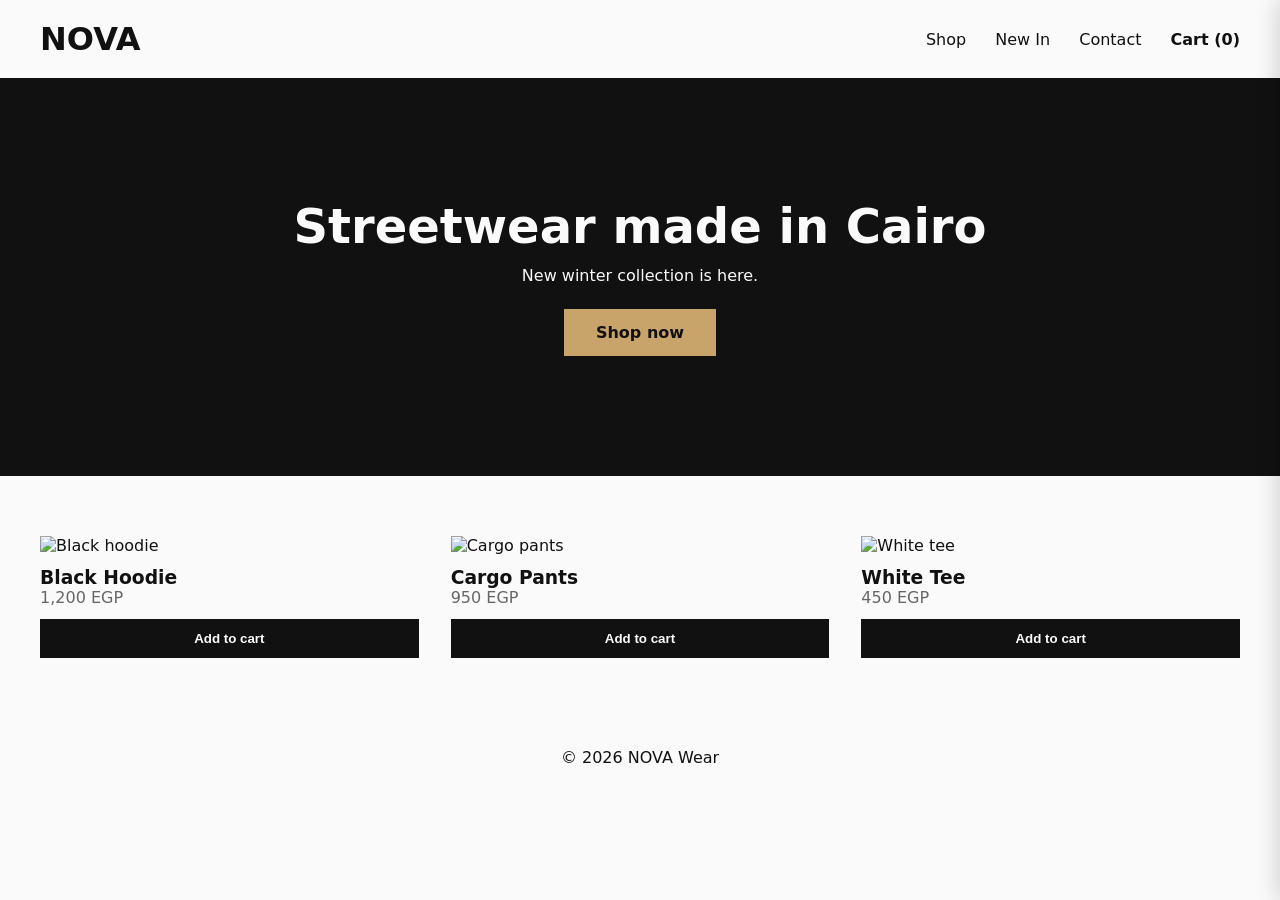
==== index.html @ bb45cf26 "checkout on WhatsApp + saved cart" ====
<!doctype html>
<html lang="en">
  <head>
    <meta charset="UTF-8" />
    <meta name="viewport" content="width=device-width, initial-scale=1.0" />
    <title>NOVA Wear</title>
    <link rel="stylesheet" href="style.css" />
  </head>
  <body>
    <header class="navbar">
      <h1 class="logo">NOVA</h1>
      <nav>
        <a href="#">Shop</a>
        <a href="#">New In</a>
        <a href="#">Contact</a>
        <a href="#" class="cart" id="cart-open"
          >Cart (<span id="cart-count">0</span>)</a
        >
      </nav>
    </header>

    <section class="hero">
      <h2>Streetwear made in Cairo</h2>
      <p>New winter collection is here.</p>
      <a href="#products" class="btn">Shop now</a>
    </section>

    <section id="products" class="products">
      <div class="card">
        <img src="https://placehold.co/400x500" alt="Black hoodie" />
        <h3>Black Hoodie</h3>
        <p class="price">1,200 EGP</p>
        <button class="add-btn" data-name="Black Hoodie" data-price="1200">
          Add to cart
        </button>
      </div>
      <div class="card">
        <img src="https://placehold.co/400x500" alt="Cargo pants" />
        <h3>Cargo Pants</h3>
        <p class="price">950 EGP</p>
        <button class="add-btn" data-name="Cargo Pants" data-price="950">
          Add to cart
        </button>
      </div>
      <div class="card">
        <img src="https://placehold.co/400x500" alt="White tee" />
        <h3>White Tee</h3>
        <p class="price">450 EGP</p>
        <button class="add-btn" data-name="White Tee" data-price="450">
          Add to cart
        </button>
      </div>
    </section>

    <footer>© 2026 NOVA Wear</footer>

    <aside class="cart-panel" id="cart-panel">
      <div class="cart-header">
        <h3>Your cart</h3>
        <button id="cart-close">✕</button>
      </div>
      <ul id="cart-items"></ul>
      <p class="cart-total">Total: <span id="cart-total">0</span> EGP</p>

      <!-- NEW: checkout form -->
      <form id="checkout-form" class="checkout">
        <h4>Checkout</h4>
        <input
          type="text"
          id="customer-name"
          placeholder="Your name"
          required
        />
        <input
          type="tel"
          id="customer-phone"
          placeholder="Phone number"
          required
        />
        <textarea
          id="customer-address"
          placeholder="Delivery address"
          required
        ></textarea>
        <button type="submit" class="btn checkout-btn">
          Order on WhatsApp
        </button>
      </form>
    </aside>

    <script src="script.js"></script>
  </body>
</html>
---- style.css ----
:root {
  --black: #111;
  --white: #fafafa;
  --accent: #c8a46b;
}

* {
  margin: 0;
  padding: 0;
  box-sizing: border-box;
}

body {
  font-family: system-ui, sans-serif;
  background: var(--white);
  color: var(--black);
}
.navbar {
  display: flex;
  justify-content: space-between;
  align-items: center;
  padding: 20px 40px;
}
.navbar a {
  margin-left: 24px;
  color: var(--black);
  text-decoration: none;
}
.hero {
  text-align: center;
  padding: 120px 20px;
  background: var(--black);
  color: var(--white);
}
.hero h2 {
  font-size: 48px;
  margin-bottom: 12px;
}

.btn {
  display: inline-block;
  margin-top: 24px;
  padding: 14px 32px;
  background: var(--accent);
  color: var(--black);
  text-decoration: none;
  font-weight: bold;
}
.products {
  display: grid;
  grid-template-columns: repeat(3, 1fr);
  gap: 32px;
  padding: 60px 40px;
}
.card img {
  width: 100%;
}
.card h3 {
  margin-top: 12px;
}
.price {
  color: #666;
}

footer {
  text-align: center;
  padding: 30px;
}

.add-btn {
  margin-top: 12px;
  width: 100%;
  padding: 12px;
  background: var(--black);
  color: var(--white);
  border: none;
  font-weight: bold;
  cursor: pointer;
}
.add-btn:hover {
  background: var(--accent);
  color: var(--black);
}

.cart {
  font-weight: bold;
}
.cart-panel {
  position: fixed;
  top: 0;
  right: 0;
  width: 340px;
  max-width: 100%;
  height: 100vh;
  background: var(--white);
  box-shadow: -4px 0 20px rgba(0, 0, 0, 0.15);
  padding: 24px;
  display: flex;
  flex-direction: column;
  transform: translateX(100%);
  transition: transform 0.3s;
  z-index: 100;
}
.cart-panel.open {
  transform: translateX(0);
}

.cart-header {
  display: flex;
  justify-content: space-between;
  align-items: center;
  margin-bottom: 20px;
}
#cart-close,
.remove-btn {
  background: none;
  border: none;
  font-size: 18px;
  cursor: pointer;
}

#cart-items {
  list-style: none;
  flex: 1;
  overflow-y: auto;
}
#cart-items li {
  display: flex;
  justify-content: space-between;
  align-items: center;
  gap: 12px;
  padding: 12px 0;
  border-bottom: 1px solid #ddd;
}
.cart-total {
  font-weight: bold;
  font-size: 18px;
  padding-top: 16px;
}
/* Tablets and small laptops */
@media (max-width: 768px) {
  .products {
    grid-template-columns: repeat(2, 1fr);
    padding: 40px 20px;
    gap: 20px;
  }
  .hero h2 {
    font-size: 32px;
  }
  .navbar {
    padding: 16px 20px;
  }
}

/* Phones */
@media (max-width: 480px) {
  .products {
    grid-template-columns: 1fr;
  }
  .navbar {
    flex-direction: column;
    gap: 12px;
  }
  .navbar a {
    margin: 0 12px;
  }
  .hero {
    padding: 80px 20px;
  }
}
.btn {
  transition: 0.3s;
}
.btn:hover {
  background: var(--white);
}

.card {
  transition: 0.3s;
}
.card:hover {
  transform: translateY(-8px);
}
/* ===== Checkout form ===== */
#cart-items .empty {
  color: #888;
  border-bottom: none;
}

.checkout {
  display: flex;
  flex-direction: column;
  gap: 10px;
  margin-top: 16px;
  padding-top: 16px;
  border-top: 2px solid var(--black);
}

.checkout input,
.checkout textarea {
  padding: 12px;
  border: 1px solid #ccc;
  font: inherit;
}

.checkout textarea {
  min-height: 70px;
  resize: vertical;
}

.checkout-btn {
  margin-top: 4px;
  width: 100%;
  border: none;
  cursor: pointer;
}
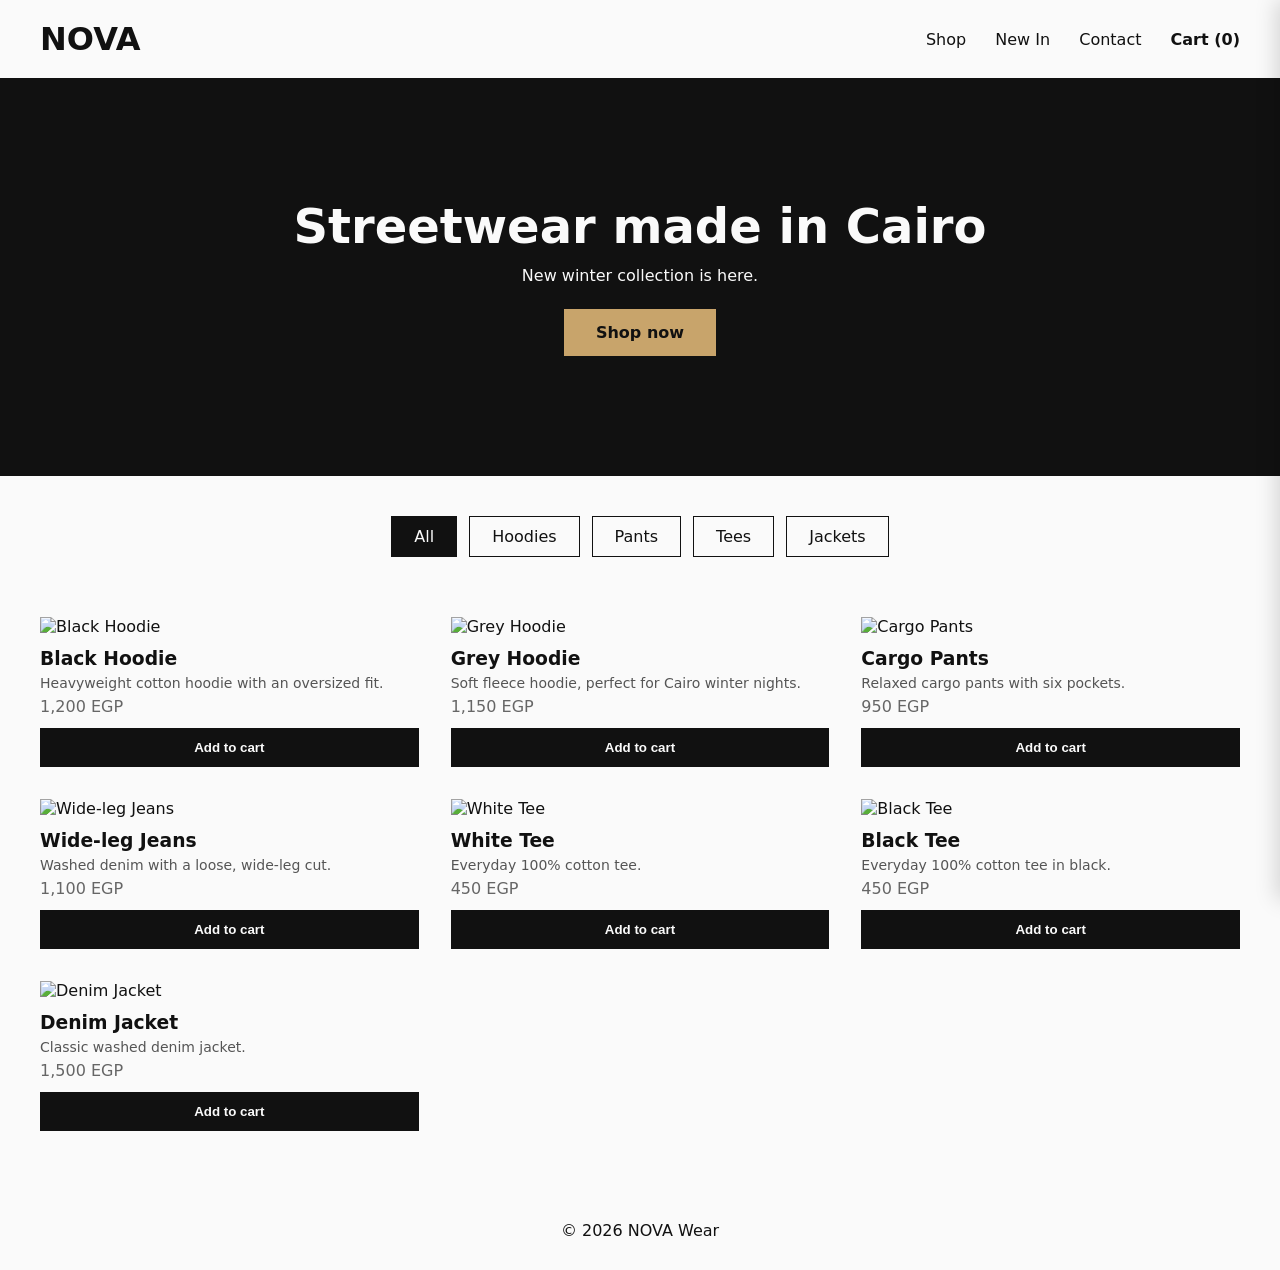
==== commit fe0ca9a7: "products from data + filters + jackets" ====
--- a/index.html
+++ b/index.html
@@ -25,32 +25,17 @@
       <a href="#products" class="btn">Shop now</a>
     </section>
 
-    <section id="products" class="products">
-      <div class="card">
-        <img src="https://placehold.co/400x500" alt="Black hoodie" />
-        <h3>Black Hoodie</h3>
-        <p class="price">1,200 EGP</p>
-        <button class="add-btn" data-name="Black Hoodie" data-price="1200">
-          Add to cart
-        </button>
-      </div>
-      <div class="card">
-        <img src="https://placehold.co/400x500" alt="Cargo pants" />
-        <h3>Cargo Pants</h3>
-        <p class="price">950 EGP</p>
-        <button class="add-btn" data-name="Cargo Pants" data-price="950">
-          Add to cart
-        </button>
-      </div>
-      <div class="card">
-        <img src="https://placehold.co/400x500" alt="White tee" />
-        <h3>White Tee</h3>
-        <p class="price">450 EGP</p>
-        <button class="add-btn" data-name="White Tee" data-price="450">
-          Add to cart
-        </button>
-      </div>
-    </section>
+    <!-- Category filters -->
+    <div class="filters">
+      <button class="filter-btn active" data-category="all">All</button>
+      <button class="filter-btn" data-category="hoodies">Hoodies</button>
+      <button class="filter-btn" data-category="pants">Pants</button>
+      <button class="filter-btn" data-category="tees">Tees</button>
+      <button class="filter-btn" data-category="jackets">Jackets</button>
+    </div>
+
+    <!-- Empty on purpose: JavaScript builds the product cards here -->
+    <section id="products" class="products"></section>
 
     <footer>© 2026 NOVA Wear</footer>
 
@@ -88,6 +73,7 @@
       </form>
     </aside>
 
+    <script src="products.js"></script>
     <script src="script.js"></script>
   </body>
 </html>
--- a/style.css
+++ b/style.css
@@ -214,3 +214,35 @@
   border: none;
   cursor: pointer;
 }
+
+/* ===== Category filters ===== */
+.filters {
+  display: flex;
+  justify-content: center;
+  flex-wrap: wrap;
+  gap: 12px;
+  padding: 40px 20px 0;
+}
+
+.filter-btn {
+  padding: 10px 22px;
+  border: 1px solid var(--black);
+  background: transparent;
+  color: var(--black);
+  font: inherit;
+  cursor: pointer;
+  transition: 0.2s;
+}
+
+.filter-btn:hover,
+.filter-btn.active {
+  background: var(--black);
+  color: var(--white);
+}
+
+/* ===== Product description ===== */
+.desc {
+  color: #555;
+  font-size: 14px;
+  margin: 6px 0;
+}
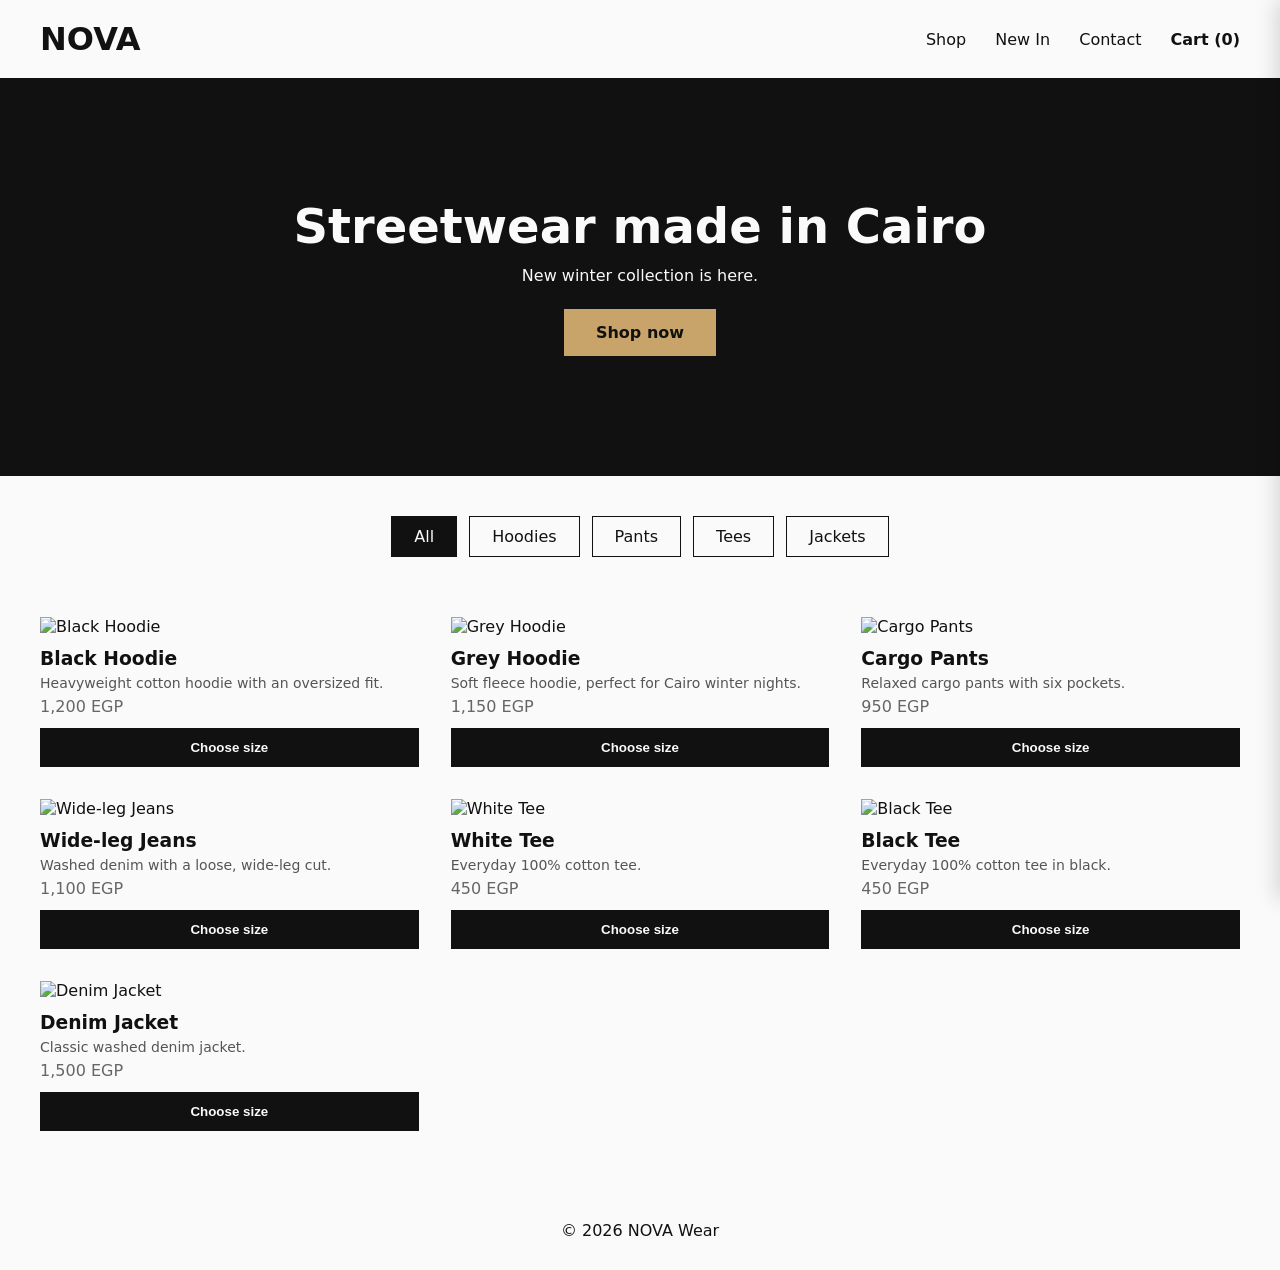
==== commit d938cf17: "product details + sizes" ====
--- a/index.html
+++ b/index.html
@@ -39,6 +39,23 @@
 
     <footer>© 2026 NOVA Wear</footer>
 
+    <!-- NEW: product details window (hidden until a card is clicked) -->
+    <div class="modal" id="product-modal">
+      <div class="modal-box">
+        <button class="modal-close" id="modal-close">✕</button>
+        <img id="modal-image" src="" alt="" />
+        <div class="modal-info">
+          <h2 id="modal-name"></h2>
+          <p class="price" id="modal-price"></p>
+          <p class="desc" id="modal-desc"></p>
+          <h4>Choose your size</h4>
+          <div class="sizes" id="modal-sizes"></div>
+          <p class="size-error" id="size-error">Please choose a size first</p>
+          <button class="add-btn" id="modal-add">Add to cart</button>
+        </div>
+      </div>
+    </div>
+
     <aside class="cart-panel" id="cart-panel">
       <div class="cart-header">
         <h3>Your cart</h3>
--- a/style.css
+++ b/style.css
@@ -246,3 +246,105 @@
   font-size: 14px;
   margin: 6px 0;
 }
+
+/* ===== Product details window (modal) ===== */
+.card {
+  cursor: pointer;
+}
+
+.modal {
+  position: fixed;
+  inset: 0;
+  background: rgba(0, 0, 0, 0.6);
+  display: none;
+  align-items: center;
+  justify-content: center;
+  padding: 20px;
+  z-index: 200;
+}
+.modal.open {
+  display: flex;
+}
+
+.modal-box {
+  position: relative;
+  background: var(--white);
+  width: 100%;
+  max-width: 820px;
+  max-height: 90vh;
+  overflow-y: auto;
+  display: grid;
+  grid-template-columns: 1fr 1fr;
+}
+.modal-box img {
+  width: 100%;
+  height: 100%;
+  object-fit: cover;
+}
+
+.modal-info {
+  padding: 32px;
+  display: flex;
+  flex-direction: column;
+  gap: 10px;
+}
+.modal-info h2 {
+  font-size: 28px;
+}
+.modal-info h4 {
+  margin-top: 12px;
+}
+
+.modal-close {
+  position: absolute;
+  top: 12px;
+  right: 12px;
+  background: var(--white);
+  border: none;
+  width: 36px;
+  height: 36px;
+  font-size: 18px;
+  cursor: pointer;
+  z-index: 1;
+}
+
+.sizes {
+  display: flex;
+  flex-wrap: wrap;
+  gap: 8px;
+}
+.size-btn {
+  min-width: 48px;
+  padding: 10px 14px;
+  border: 1px solid var(--black);
+  background: transparent;
+  font: inherit;
+  cursor: pointer;
+}
+.size-btn:hover,
+.size-btn.active {
+  background: var(--black);
+  color: var(--white);
+}
+
+.size-error {
+  color: #c62828;
+  font-size: 14px;
+  display: none;
+}
+.size-error.show {
+  display: block;
+}
+
+/* On phones: image on top, details below */
+@media (max-width: 768px) {
+  .modal-box {
+    grid-template-columns: 1fr;
+  }
+  .modal-box img {
+    max-height: 320px;
+  }
+  .modal-info {
+    padding: 20px;
+  }
+}
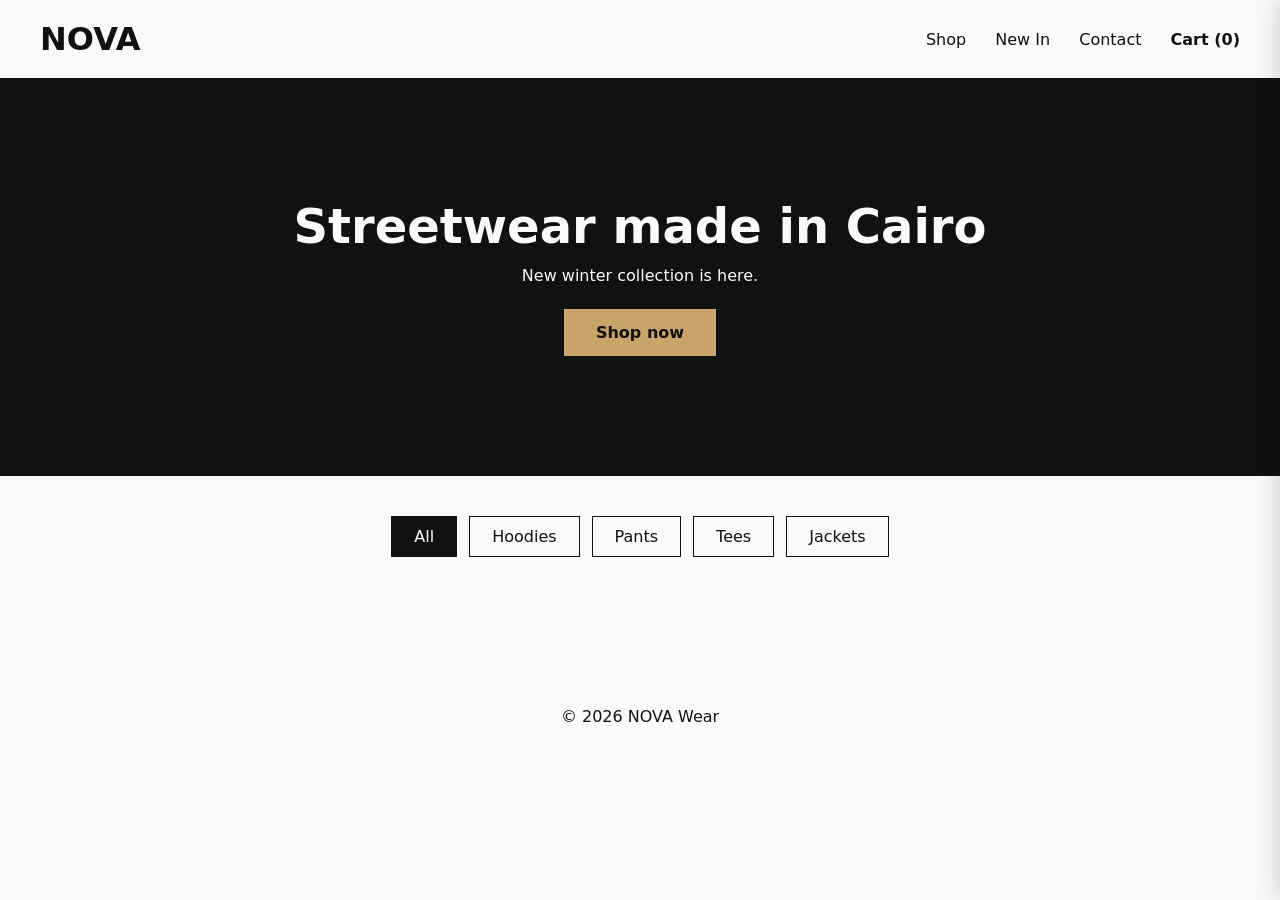
==== commit c0b56497: "connect to Supabase database" ====
--- a/index.html
+++ b/index.html
@@ -90,7 +90,10 @@
       </form>
     </aside>
 
-    <script src="products.js"></script>
+    <!-- Supabase library (lets JavaScript talk to the database) -->
+    <script src="https://cdn.jsdelivr.net/npm/@supabase/supabase-js@2"></script>
+    <!-- Our connection details, then our code -->
+    <script src="config.js"></script>
     <script src="script.js"></script>
   </body>
 </html>
--- a/style.css
+++ b/style.css
@@ -348,3 +348,11 @@
     padding: 20px;
   }
 }
+
+/* ===== Loading message ===== */
+.loading {
+  grid-column: 1 / -1;
+  text-align: center;
+  color: #888;
+  padding: 40px 0;
+}
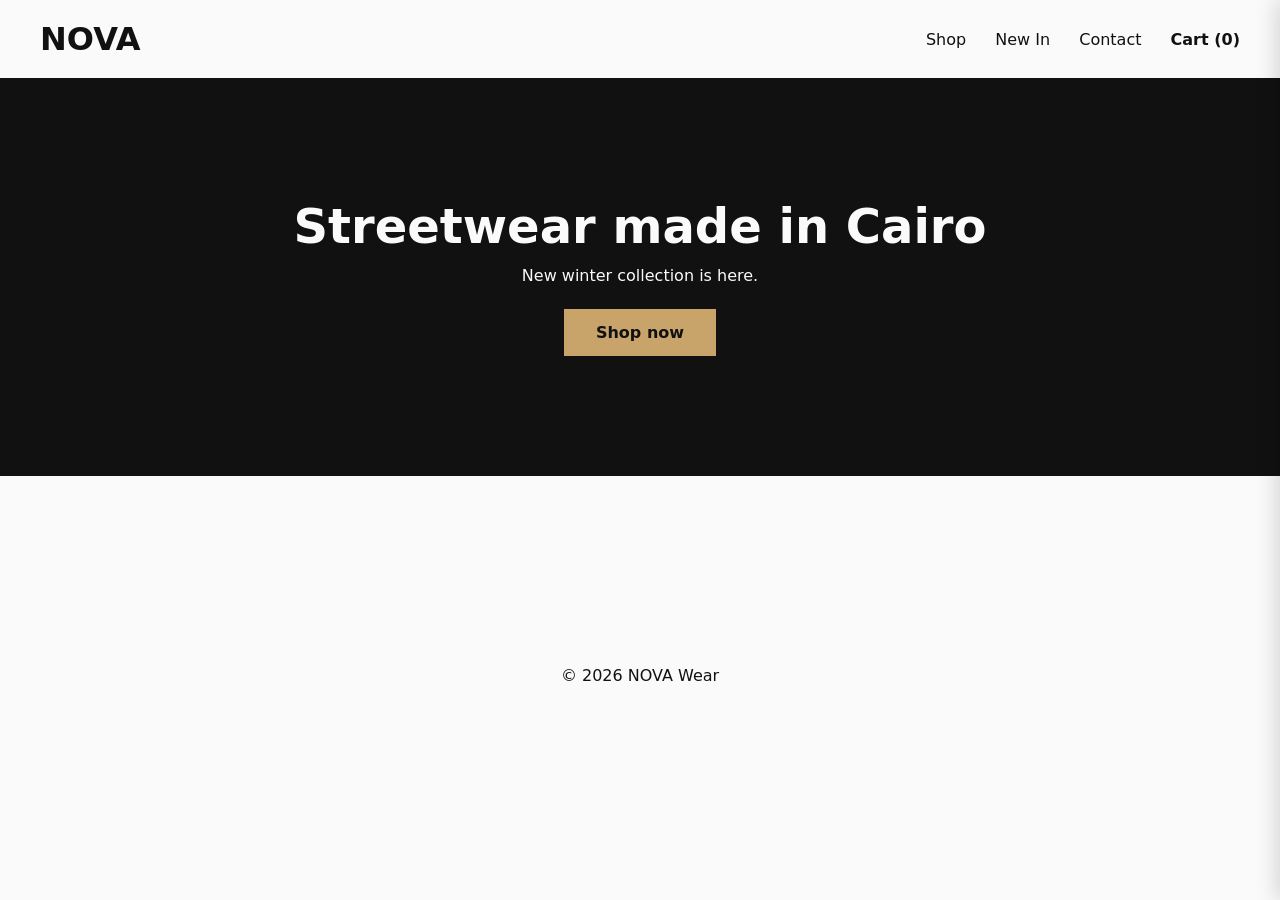
==== commit 4c488ae2: "admin products + photo uploads" ====
--- a/index.html
+++ b/index.html
@@ -26,12 +26,8 @@
     </section>
 
     <!-- Category filters -->
-    <div class="filters">
-      <button class="filter-btn active" data-category="all">All</button>
-      <button class="filter-btn" data-category="hoodies">Hoodies</button>
-      <button class="filter-btn" data-category="pants">Pants</button>
-      <button class="filter-btn" data-category="tees">Tees</button>
-      <button class="filter-btn" data-category="jackets">Jackets</button>
+    <div class="filters" id="filters">
+      <!-- Built by JavaScript from the categories in the database -->
     </div>
 
     <!-- Empty on purpose: JavaScript builds the product cards here -->
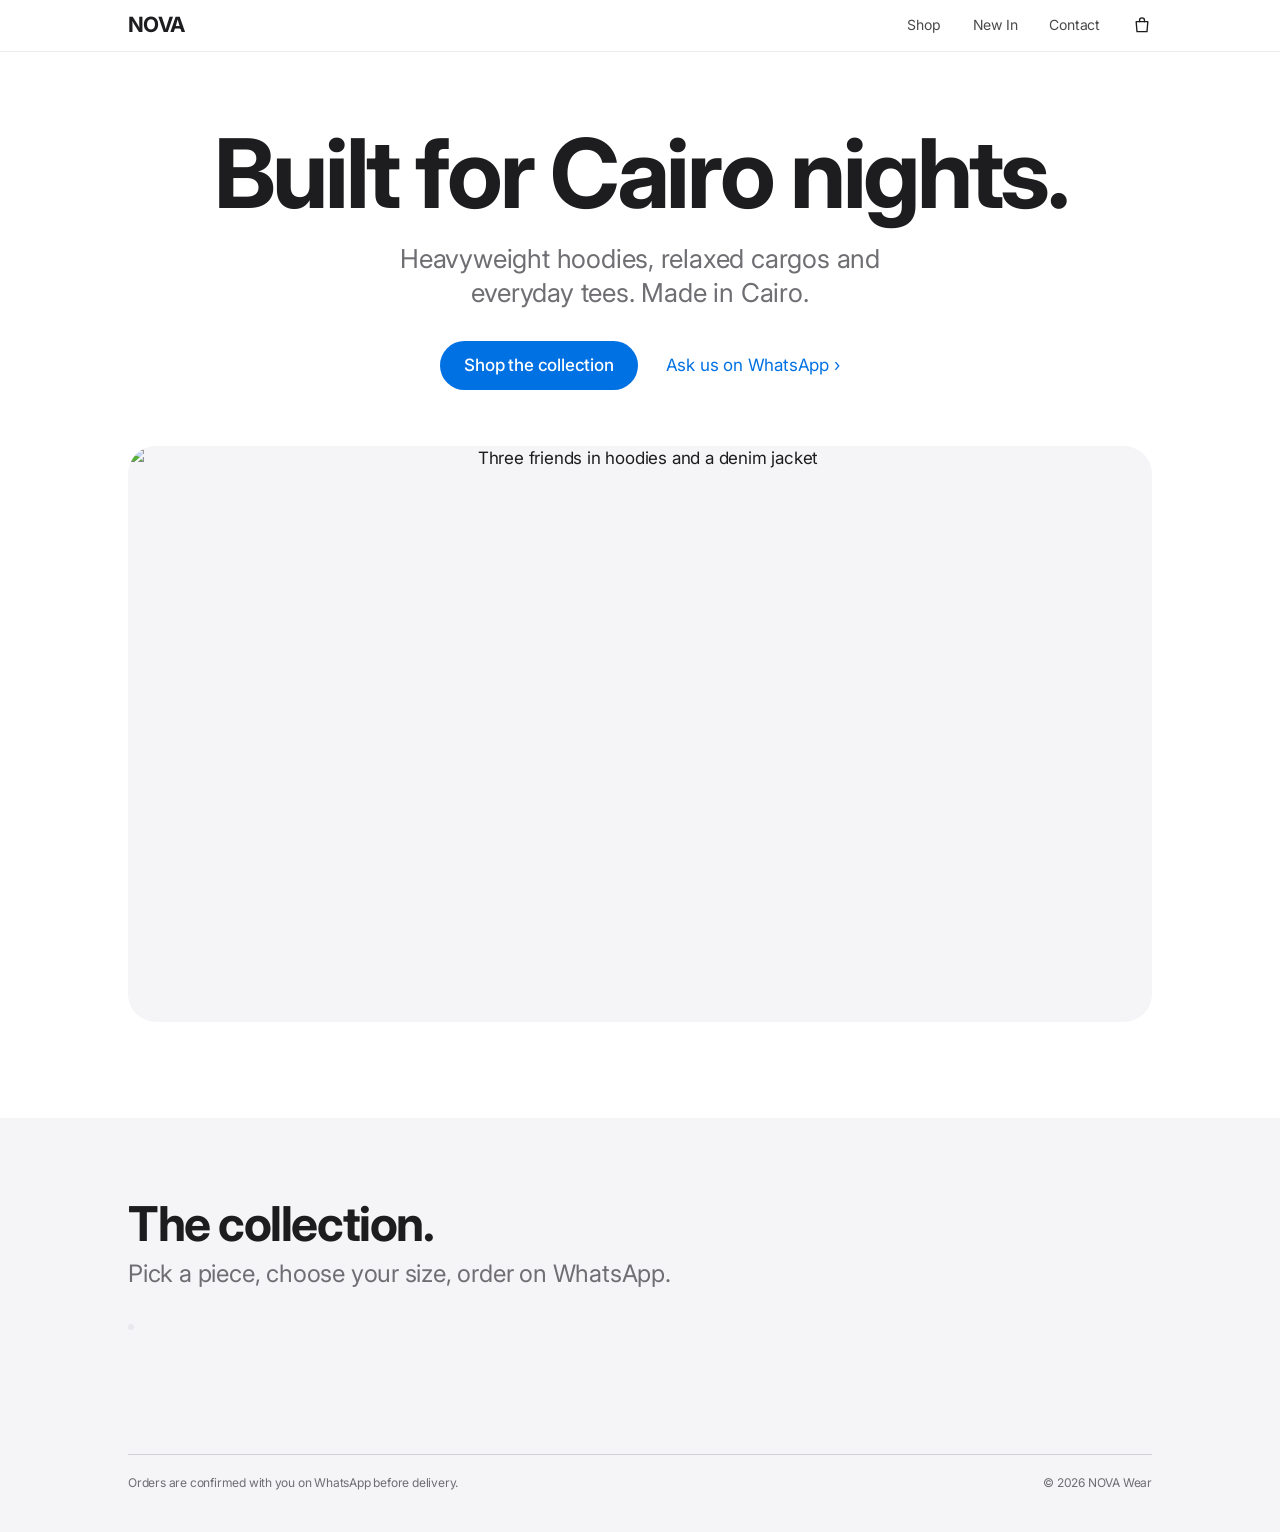
==== commit 92eb7316: "edit the store from the website" ====
--- a/index.html
+++ b/index.html
@@ -3,93 +3,159 @@
   <head>
     <meta charset="UTF-8" />
     <meta name="viewport" content="width=device-width, initial-scale=1.0" />
-    <title>NOVA Wear</title>
+
+    <!-- ===== Google & browser tab ===== -->
+    <title>NOVA Wear — Streetwear made in Cairo</title>
+    <meta
+      name="description"
+      content="NOVA Wear: streetwear made in Cairo. Hoodies, cargo pants, tees and jackets — order online and confirm on WhatsApp."
+    />
+    <link rel="canonical" href="https://samirtarek82005-tech.github.io/nova-store/" />
+    <meta name="theme-color" content="#ffffff" />
+    <link rel="icon" href="favicon.svg" type="image/svg+xml" />
+
+    <!-- ===== Link preview on WhatsApp, Instagram, Facebook (Open Graph) ===== -->
+    <meta property="og:type" content="website" />
+    <meta property="og:site_name" content="NOVA Wear" />
+    <meta property="og:title" content="NOVA Wear — Streetwear made in Cairo" />
+    <meta
+      property="og:description"
+      content="Hoodies, cargo pants, tees and jackets. Order online in a minute."
+    />
+    <meta
+      property="og:image"
+      content="https://images.unsplash.com/photo-1673092147872-5ddb03194341?w=1200&h=630&fit=crop&auto=format&q=80"
+    />
+    <meta property="og:url" content="https://samirtarek82005-tech.github.io/nova-store/" />
+    <meta name="twitter:card" content="summary_large_image" />
+
+    <!-- ===== Speed: start connecting to these servers early ===== -->
+    <link rel="preconnect" href="https://vbrfsyaacwrnlphxnhmh.supabase.co" />
+    <link rel="preconnect" href="https://images.unsplash.com" />
+    <link rel="preconnect" href="https://cdn.jsdelivr.net" />
+    <link rel="preconnect" href="https://fonts.googleapis.com" />
+    <link rel="preconnect" href="https://fonts.gstatic.com" crossorigin />
+    <link
+      rel="stylesheet"
+      href="https://fonts.googleapis.com/css2?family=Inter:wght@400;500;600;700&display=swap"
+    />
+
     <link rel="stylesheet" href="style.css" />
+    <link rel="stylesheet" href="editor.css" />
+
+    <!-- ===== Tells Google what kind of business this is ===== -->
+    <script type="application/ld+json">
+      {
+        "@context": "https://schema.org",
+        "@type": "ClothingStore",
+        "name": "NOVA Wear",
+        "description": "Streetwear made in Cairo.",
+        "url": "https://samirtarek82005-tech.github.io/nova-store/",
+        "address": { "@type": "PostalAddress", "addressLocality": "Cairo", "addressCountry": "EG" },
+        "currenciesAccepted": "EGP"
+      }
+    </script>
   </head>
   <body>
     <header class="navbar">
-      <h1 class="logo">NOVA</h1>
-      <nav>
-        <a href="#">Shop</a>
-        <a href="#">New In</a>
-        <a href="#">Contact</a>
-        <a href="#" class="cart" id="cart-open"
-          >Cart (<span id="cart-count">0</span>)</a
-        >
+      <a href="#" class="logo" id="store-logo">NOVA</a>
+      <nav aria-label="Main">
+        <a href="#shop">Shop</a>
+        <a href="#shop">New In</a>
+        <a href="#" id="contact-link" target="_blank" rel="noopener">Contact</a>
+        <a href="#" class="cart" id="cart-open" aria-label="Open bag">
+          <svg viewBox="0 0 24 24" fill="none" stroke="currentColor" stroke-width="1.6" aria-hidden="true">
+            <path d="M5 8h14l-1 12H6L5 8Z" stroke-linejoin="round" />
+            <path d="M9 8V6.5a3 3 0 0 1 6 0V8" stroke-linecap="round" />
+          </svg>
+          <span id="cart-count" class="bag-count is-empty">0</span>
+        </a>
       </nav>
     </header>
 
-    <section class="hero">
-      <h2>Streetwear made in Cairo</h2>
-      <p>New winter collection is here.</p>
-      <a href="#products" class="btn">Shop now</a>
-    </section>
+    <main>
+      <section class="hero">
+        <h1 id="hero-title" data-edit-key="hero_title">Built for Cairo nights.</h1>
+        <p id="hero-text" class="hero-sub" data-edit-key="hero_text">Heavyweight hoodies, relaxed cargos and everyday tees. Made in Cairo.</p>
+        <div class="hero-ctas">
+          <a href="#shop" class="btn" data-edit-key="hero_button">Shop the collection</a>
+          <a href="#" class="text-link" id="hero-contact" target="_blank" rel="noopener">Ask us on WhatsApp ›</a>
+        </div>
+        <img
+          id="hero-image"
+          class="hero-image"
+          src="https://images.unsplash.com/photo-1773236237682-5b5d5d771f06?w=2000&h=1125&fit=crop&auto=format&q=80"
+          alt="Three friends in hoodies and a denim jacket"
+          width="1024"
+          height="576"
+          fetchpriority="high"
+        />
+      </section>
 
-    <!-- Category filters -->
-    <div class="filters" id="filters">
-      <!-- Built by JavaScript from the categories in the database -->
-    </div>
+      <section class="shop" id="shop">
+        <div class="shop-head">
+          <h2 class="section-title" data-edit-key="section_title">The collection.</h2>
+          <p class="section-sub" data-edit-key="section_sub">Pick a piece, choose your size, order on WhatsApp.</p>
+          <!-- Category switch (built by JavaScript from the categories in the database) -->
+          <div class="filters" id="filters" role="group" aria-label="Categories"></div>
+        </div>
 
-    <!-- Empty on purpose: JavaScript builds the product cards here -->
-    <section id="products" class="products"></section>
+        <!-- Empty on purpose: JavaScript builds the product tiles here -->
+        <div id="products" class="products" aria-live="polite"></div>
+      </section>
+    </main>
 
-    <footer>© 2026 NOVA Wear</footer>
+    <footer>
+      <div class="footer-inner">
+        <span data-edit-key="footer_note">Orders are confirmed with you on WhatsApp before delivery.</span>
+        <span id="store-footer">© 2026 NOVA Wear</span>
+      </div>
+    </footer>
 
-    <!-- NEW: product details window (hidden until a card is clicked) -->
-    <div class="modal" id="product-modal">
+    <!-- Product sheet (hidden until a tile is clicked) -->
+    <div class="modal" id="product-modal" role="dialog" aria-modal="true" aria-labelledby="modal-name">
       <div class="modal-box">
-        <button class="modal-close" id="modal-close">✕</button>
+        <button class="modal-close" id="modal-close" aria-label="Close">✕</button>
         <img id="modal-image" src="" alt="" />
         <div class="modal-info">
           <h2 id="modal-name"></h2>
           <p class="price" id="modal-price"></p>
           <p class="desc" id="modal-desc"></p>
-          <h4>Choose your size</h4>
+          <h4>Size. <span>Which one fits you?</span></h4>
           <div class="sizes" id="modal-sizes"></div>
-          <p class="size-error" id="size-error">Please choose a size first</p>
-          <button class="add-btn" id="modal-add">Add to cart</button>
+          <p class="size-error" id="size-error">Choose a size to add this to your bag.</p>
+          <button class="add-btn" id="modal-add">Add to Bag</button>
         </div>
       </div>
     </div>
 
-    <aside class="cart-panel" id="cart-panel">
+    <!-- Bag -->
+    <aside class="cart-panel" id="cart-panel" aria-label="Your bag">
       <div class="cart-header">
-        <h3>Your cart</h3>
-        <button id="cart-close">✕</button>
+        <h3>Review your bag.</h3>
+        <button id="cart-close" aria-label="Close bag">✕</button>
       </div>
       <ul id="cart-items"></ul>
-      <p class="cart-total">Total: <span id="cart-total">0</span> EGP</p>
+      <p class="cart-total">
+        <span>Total</span>
+        <strong><span id="cart-total">0</span> <span id="cart-currency">EGP</span></strong>
+      </p>
 
-      <!-- NEW: checkout form -->
       <form id="checkout-form" class="checkout">
-        <h4>Checkout</h4>
-        <input
-          type="text"
-          id="customer-name"
-          placeholder="Your name"
-          required
-        />
-        <input
-          type="tel"
-          id="customer-phone"
-          placeholder="Phone number"
-          required
-        />
-        <textarea
-          id="customer-address"
-          placeholder="Delivery address"
-          required
-        ></textarea>
-        <button type="submit" class="btn checkout-btn">
-          Order on WhatsApp
-        </button>
+        <h4>Delivery details</h4>
+        <input type="text" id="customer-name" placeholder="Full name" autocomplete="name" required />
+        <input type="tel" id="customer-phone" placeholder="Phone number" autocomplete="tel" required />
+        <textarea id="customer-address" placeholder="Delivery address" autocomplete="street-address" required></textarea>
+        <button type="submit" class="btn checkout-btn">Order on WhatsApp</button>
+        <p class="checkout-note">WhatsApp opens with your order ready to send.</p>
       </form>
     </aside>
 
-    <!-- Supabase library (lets JavaScript talk to the database) -->
-    <script src="https://cdn.jsdelivr.net/npm/@supabase/supabase-js@2"></script>
-    <!-- Our connection details, then our code -->
-    <script src="config.js"></script>
-    <script src="script.js"></script>
+    <!-- "defer" = download now, run after the page is ready (faster first view) -->
+    <script defer src="https://cdn.jsdelivr.net/npm/@supabase/supabase-js@2"></script>
+    <script defer src="config.js"></script>
+    <script defer src="script.js"></script>
+    <!-- Edit mode: does nothing unless the shop owner is logged in -->
+    <script defer src="editor.js"></script>
   </body>
 </html>
--- a/style.css
+++ b/style.css
@@ -1,7 +1,30 @@
+/* =====================================================
+   NOVA — Apple-style design system
+   ===================================================== */
 :root {
-  --black: #111;
-  --white: #fafafa;
-  --accent: #c8a46b;
+  /* Surfaces & text */
+  --bg: #ffffff;
+  --bg-alt: #f5f5f7;
+  --text: #1d1d1f;
+  --text-2: #6e6e73;
+  --line: #d2d2d7;
+  --control: #e8e8ed;
+
+  /* One action color (changed per client in config.js → accentColor) */
+  --accent: #0071e3;
+
+  /* Shape */
+  --radius-sm: 12px;
+  --radius: 18px;
+  --radius-lg: 28px;
+  --pill: 980px;
+
+  /* Kept so older styles (admin) keep working */
+  --black: var(--text);
+  --white: #ffffff;
+
+  --font: "Inter", -apple-system, BlinkMacSystemFont, "SF Pro Text", "Segoe UI", Roboto,
+    "Helvetica Neue", Arial, sans-serif;
 }
 
 * {
@@ -10,349 +33,703 @@
   box-sizing: border-box;
 }
 
+html {
+  scroll-behavior: smooth;
+  scroll-padding-top: 64px;
+}
+
 body {
-  font-family: system-ui, sans-serif;
-  background: var(--white);
-  color: var(--black);
-}
+  font-family: var(--font);
+  font-size: 17px;
+  line-height: 1.47;
+  letter-spacing: -0.012em;
+  color: var(--text);
+  background: var(--bg);
+  -webkit-font-smoothing: antialiased;
+}
+
+img {
+  display: block;
+  max-width: 100%;
+}
+
+a {
+  color: inherit;
+}
+
+/* ===== Frosted top bar ===== */
 .navbar {
-  display: flex;
+  position: sticky;
+  top: 0;
+  z-index: 50;
+  height: 52px;
+  display: flex;
+  align-items: center;
   justify-content: space-between;
+  padding: 0 max(22px, calc((100% - 1024px) / 2));
+  background: rgba(255, 255, 255, 0.72);
+  backdrop-filter: saturate(180%) blur(20px);
+  -webkit-backdrop-filter: saturate(180%) blur(20px);
+  border-bottom: 1px solid rgba(0, 0, 0, 0.08);
+}
+
+.logo {
+  font-size: 21px;
+  font-weight: 700;
+  letter-spacing: -0.03em;
+  text-decoration: none;
+}
+
+.navbar nav {
+  display: flex;
   align-items: center;
-  padding: 20px 40px;
-}
-.navbar a {
-  margin-left: 24px;
-  color: var(--black);
+  gap: 32px;
+}
+
+.navbar nav a {
+  font-size: 14px;
+  color: var(--text);
+  opacity: 0.8;
   text-decoration: none;
-}
+  transition: opacity 0.2s;
+}
+.navbar nav a:hover {
+  opacity: 1;
+}
+
+/* Bag icon with its small count bubble */
+.cart {
+  position: relative;
+  display: inline-flex;
+  align-items: center;
+  opacity: 1 !important;
+}
+.cart svg {
+  width: 20px;
+  height: 20px;
+}
+.bag-count {
+  position: absolute;
+  top: -6px;
+  right: -10px;
+  min-width: 18px;
+  height: 18px;
+  padding: 0 5px;
+  border-radius: var(--pill);
+  background: var(--accent);
+  color: #fff;
+  font-size: 11px;
+  font-weight: 600;
+  line-height: 18px;
+  text-align: center;
+}
+.bag-count.is-empty {
+  display: none;
+}
+
+/* ===== Buttons & links ===== */
+.btn {
+  display: inline-block;
+  padding: 12px 24px;
+  border: none;
+  border-radius: var(--pill);
+  background: var(--accent);
+  color: #fff;
+  font: inherit;
+  font-size: 17px;
+  font-weight: 500;
+  text-decoration: none;
+  cursor: pointer;
+  transition: filter 0.2s;
+}
+.btn:hover {
+  filter: brightness(1.08);
+}
+
+.text-link {
+  color: var(--accent);
+  font-size: 17px;
+  text-decoration: none;
+}
+.text-link:hover {
+  text-decoration: underline;
+}
+
+/* ===== Hero ===== */
 .hero {
   text-align: center;
-  padding: 120px 20px;
-  background: var(--black);
-  color: var(--white);
-}
-.hero h2 {
-  font-size: 48px;
-  margin-bottom: 12px;
-}
-
-.btn {
-  display: inline-block;
-  margin-top: 24px;
-  padding: 14px 32px;
-  background: var(--accent);
-  color: var(--black);
-  text-decoration: none;
-  font-weight: bold;
-}
+  padding: 72px 22px 0;
+}
+
+.hero h1 {
+  font-size: clamp(48px, 8vw, 96px);
+  font-weight: 700;
+  line-height: 1.04;
+  letter-spacing: -0.035em;
+  max-width: 14ch;
+  margin: 0 auto;
+}
+
+.hero-sub {
+  max-width: 34ch;
+  margin: 18px auto 0;
+  font-size: clamp(19px, 2.3vw, 26px);
+  line-height: 1.3;
+  color: var(--text-2);
+}
+
+.hero-ctas {
+  display: flex;
+  justify-content: center;
+  align-items: center;
+  flex-wrap: wrap;
+  gap: 28px;
+  margin-top: 32px;
+}
+
+.hero-image {
+  width: min(1024px, 100%);
+  aspect-ratio: 16 / 9;
+  object-fit: cover;
+  margin: 56px auto 0;
+  border-radius: var(--radius-lg);
+  background: var(--bg-alt);
+}
+
+/* The one orchestrated moment: the hero settles in on page load */
+@media (prefers-reduced-motion: no-preference) {
+  .hero h1,
+  .hero-sub,
+  .hero-ctas,
+  .hero-image {
+    animation: rise 0.9s cubic-bezier(0.2, 0.7, 0.2, 1) both;
+  }
+  .hero-sub {
+    animation-delay: 0.08s;
+  }
+  .hero-ctas {
+    animation-delay: 0.16s;
+  }
+  .hero-image {
+    animation-delay: 0.24s;
+  }
+}
+@keyframes rise {
+  from {
+    opacity: 0;
+    transform: translateY(16px);
+  }
+}
+
+/* ===== Shop section ===== */
+.shop {
+  margin-top: 96px;
+  padding: 80px 22px 96px;
+  background: var(--bg-alt);
+}
+
+.shop-head {
+  max-width: 1024px;
+  margin: 0 auto;
+}
+
+.section-title {
+  font-size: clamp(32px, 4.5vw, 48px);
+  font-weight: 700;
+  letter-spacing: -0.03em;
+  line-height: 1.08;
+}
+.section-sub {
+  margin-top: 6px;
+  font-size: clamp(19px, 2vw, 24px);
+  color: var(--text-2);
+}
+
+/* Category switch (segmented control) */
+.filters {
+  display: flex;
+  width: fit-content;
+  max-width: 100%;
+  overflow-x: auto;
+  gap: 2px;
+  margin: 32px 0 0;
+  padding: 3px;
+  border-radius: var(--pill);
+  background: var(--control);
+  scrollbar-width: none;
+}
+.filter-btn {
+  flex: none;
+  padding: 7px 18px;
+  border: none;
+  border-radius: var(--pill);
+  background: transparent;
+  color: var(--text);
+  font: inherit;
+  font-size: 14px;
+  font-weight: 500;
+  cursor: pointer;
+  transition: background 0.2s, box-shadow 0.2s;
+}
+.filter-btn.active {
+  background: #fff;
+  box-shadow: 0 1px 3px rgba(0, 0, 0, 0.12);
+}
+
+/* Product tiles */
 .products {
+  max-width: 1024px;
+  margin: 28px auto 0;
   display: grid;
-  grid-template-columns: repeat(3, 1fr);
-  gap: 32px;
-  padding: 60px 40px;
+  grid-template-columns: repeat(auto-fill, minmax(280px, 1fr));
+  gap: 24px;
+}
+
+.card {
+  display: flex;
+  flex-direction: column;
+  background: #fff;
+  border-radius: var(--radius);
+  overflow: hidden;
+  cursor: pointer;
+  transition: box-shadow 0.3s, transform 0.3s;
+}
+.card:hover {
+  box-shadow: 0 4px 24px rgba(0, 0, 0, 0.08);
+  transform: translateY(-2px);
 }
 .card img {
   width: 100%;
+  aspect-ratio: 4 / 5;
+  height: auto;
+  object-fit: cover;
+  background: var(--control);
 }
 .card h3 {
-  margin-top: 12px;
-}
-.price {
-  color: #666;
-}
-
+  margin: 20px 24px 0;
+  font-size: 21px;
+  font-weight: 600;
+  letter-spacing: -0.02em;
+}
+.desc {
+  margin: 4px 24px 0;
+  color: var(--text-2);
+  font-size: 15px;
+  line-height: 1.4;
+}
+.card .price {
+  margin: 14px 24px 0;
+  font-size: 15px;
+}
+.card .add-btn {
+  align-self: flex-start;
+  margin: 14px 24px 24px;
+  padding: 7px 16px;
+  font-size: 14px;
+}
+
+/* Shared pill for "Buy" / "Add to Bag" */
+.add-btn {
+  border: none;
+  border-radius: var(--pill);
+  background: var(--accent);
+  color: #fff;
+  font: inherit;
+  font-weight: 500;
+  cursor: pointer;
+  transition: filter 0.2s;
+}
+.add-btn:hover {
+  filter: brightness(1.08);
+}
+
+.loading {
+  grid-column: 1 / -1;
+  text-align: center;
+  color: var(--text-2);
+  padding: 48px 0;
+}
+
+/* ===== Footer ===== */
 footer {
-  text-align: center;
-  padding: 30px;
-}
-
-.add-btn {
-  margin-top: 12px;
+  background: var(--bg-alt);
+  color: var(--text-2);
+  font-size: 12px;
+  line-height: 1.6;
+  padding: 0 22px 40px;
+}
+.footer-inner {
+  max-width: 1024px;
+  margin: 0 auto;
+  padding-top: 18px;
+  border-top: 1px solid var(--line);
+  display: flex;
+  justify-content: space-between;
+  flex-wrap: wrap;
+  gap: 8px;
+}
+footer a {
+  color: var(--text);
+}
+
+/* ===== Product sheet (modal) ===== */
+.modal {
+  position: fixed;
+  inset: 0;
+  z-index: 200;
+  display: none;
+  align-items: center;
+  justify-content: center;
+  padding: 24px;
+  background: rgba(0, 0, 0, 0.36);
+  backdrop-filter: blur(8px);
+  -webkit-backdrop-filter: blur(8px);
+}
+.modal.open {
+  display: flex;
+}
+@media (prefers-reduced-motion: no-preference) {
+  .modal.open .modal-box {
+    animation: sheet 0.35s cubic-bezier(0.2, 0.7, 0.2, 1);
+  }
+}
+@keyframes sheet {
+  from {
+    opacity: 0;
+    transform: translateY(24px) scale(0.98);
+  }
+}
+
+.modal-box {
+  position: relative;
   width: 100%;
-  padding: 12px;
-  background: var(--black);
-  color: var(--white);
+  max-width: 980px;
+  max-height: 92vh;
+  overflow-y: auto;
+  display: grid;
+  grid-template-columns: 1.05fr 1fr;
+  background: #fff;
+  border-radius: var(--radius-lg);
+  box-shadow: 0 24px 80px rgba(0, 0, 0, 0.2);
+}
+.modal-box img {
+  width: 100%;
+  height: 100%;
+  min-height: 420px;
+  object-fit: cover;
+  background: var(--bg-alt);
+}
+
+.modal-info {
+  padding: 56px 48px 48px;
+  display: flex;
+  flex-direction: column;
+}
+.modal-info h2 {
+  font-size: 40px;
+  font-weight: 700;
+  line-height: 1.1;
+  letter-spacing: -0.03em;
+}
+.modal-info .price {
+  margin-top: 8px;
+  font-size: 17px;
+}
+.modal-info .desc {
+  margin: 16px 0 0;
+  font-size: 17px;
+}
+.modal-info h4 {
+  margin-top: 36px;
+  font-size: 21px;
+  font-weight: 600;
+  letter-spacing: -0.02em;
+}
+.modal-info h4 span {
+  color: var(--text-2);
+  font-weight: 600;
+}
+
+.modal-close {
+  position: absolute;
+  top: 16px;
+  right: 16px;
+  z-index: 1;
+  width: 36px;
+  height: 36px;
   border: none;
-  font-weight: bold;
+  border-radius: 50%;
+  background: var(--control);
+  color: var(--text-2);
+  font-size: 16px;
   cursor: pointer;
 }
-.add-btn:hover {
-  background: var(--accent);
-  color: var(--black);
-}
-
-.cart {
-  font-weight: bold;
-}
+.modal-close:hover {
+  color: var(--text);
+}
+
+/* Size tiles */
+.sizes {
+  display: grid;
+  grid-template-columns: repeat(auto-fill, minmax(72px, 1fr));
+  gap: 10px;
+  margin-top: 14px;
+}
+.size-btn {
+  padding: 14px 8px;
+  border: 1px solid #86868b;
+  border-radius: var(--radius-sm);
+  background: #fff;
+  color: var(--text);
+  font: inherit;
+  font-size: 17px;
+  font-weight: 600;
+  cursor: pointer;
+}
+.size-btn:hover {
+  border-color: var(--text);
+}
+.size-btn.active {
+  border-color: var(--accent);
+  box-shadow: inset 0 0 0 1px var(--accent);
+}
+
+.size-error {
+  display: none;
+  margin-top: 10px;
+  color: #e30000;
+  font-size: 14px;
+}
+.size-error.show {
+  display: block;
+}
+
+#modal-add {
+  margin-top: 32px;
+  padding: 15px;
+  width: 100%;
+  font-size: 17px;
+}
+
+/* ===== Bag (slide-in panel) ===== */
 .cart-panel {
   position: fixed;
   top: 0;
   right: 0;
-  width: 340px;
+  z-index: 100;
+  width: 440px;
   max-width: 100%;
   height: 100vh;
-  background: var(--white);
-  box-shadow: -4px 0 20px rgba(0, 0, 0, 0.15);
-  padding: 24px;
+  height: 100dvh;
   display: flex;
   flex-direction: column;
+  padding: 28px 32px 32px;
+  background: #fff;
+  overflow-y: auto;
   transform: translateX(100%);
-  transition: transform 0.3s;
-  z-index: 100;
+  visibility: hidden; /* fully hidden (and not reachable by Tab) when closed */
+  transition: transform 0.4s cubic-bezier(0.2, 0.7, 0.2, 1), visibility 0s linear 0.4s;
 }
 .cart-panel.open {
   transform: translateX(0);
+  visibility: visible;
+  box-shadow: -12px 0 48px rgba(0, 0, 0, 0.12);
+  transition: transform 0.4s cubic-bezier(0.2, 0.7, 0.2, 1);
 }
 
 .cart-header {
   display: flex;
   justify-content: space-between;
   align-items: center;
-  margin-bottom: 20px;
-}
-#cart-close,
-.remove-btn {
-  background: none;
+}
+.cart-header h3 {
+  font-size: 28px;
+  font-weight: 700;
+  letter-spacing: -0.03em;
+}
+#cart-close {
+  width: 32px;
+  height: 32px;
   border: none;
-  font-size: 18px;
+  border-radius: 50%;
+  background: var(--control);
+  color: var(--text-2);
+  font-size: 14px;
   cursor: pointer;
 }
 
 #cart-items {
   list-style: none;
-  flex: 1;
-  overflow-y: auto;
+  margin-top: 20px;
 }
 #cart-items li {
+  display: grid;
+  grid-template-columns: 64px 1fr auto;
+  gap: 16px;
+  align-items: start;
+  padding: 18px 0;
+  border-bottom: 1px solid var(--line);
+}
+#cart-items img {
+  width: 64px;
+  height: 80px;
+  object-fit: cover;
+  border-radius: var(--radius-sm);
+  background: var(--bg-alt);
+}
+.bag-info {
+  display: flex;
+  flex-direction: column;
+  gap: 2px;
+}
+.bag-info strong {
+  font-weight: 600;
+}
+.bag-info span {
+  color: var(--text-2);
+  font-size: 14px;
+}
+.bag-price {
+  font-weight: 500;
+}
+.remove-btn {
+  align-self: flex-start;
+  margin-top: 6px;
+  padding: 0;
+  border: none;
+  background: none;
+  color: var(--accent);
+  font: inherit;
+  font-size: 14px;
+  cursor: pointer;
+}
+.remove-btn:hover {
+  text-decoration: underline;
+}
+#cart-items .empty {
+  display: block;
+  color: var(--text-2);
+  border-bottom: none;
+  padding: 24px 0;
+}
+
+.cart-total {
   display: flex;
   justify-content: space-between;
-  align-items: center;
+  align-items: baseline;
+  padding: 20px 0 4px;
+  font-size: 17px;
+  font-weight: 600;
+}
+.cart-total strong {
+  font-size: 24px;
+  letter-spacing: -0.02em;
+}
+
+/* Checkout form */
+.checkout {
+  display: flex;
+  flex-direction: column;
   gap: 12px;
-  padding: 12px 0;
-  border-bottom: 1px solid #ddd;
-}
-.cart-total {
-  font-weight: bold;
-  font-size: 18px;
-  padding-top: 16px;
-}
-/* Tablets and small laptops */
-@media (max-width: 768px) {
-  .products {
-    grid-template-columns: repeat(2, 1fr);
-    padding: 40px 20px;
-    gap: 20px;
-  }
-  .hero h2 {
+  margin-top: 24px;
+}
+.checkout h4 {
+  font-size: 21px;
+  font-weight: 600;
+  letter-spacing: -0.02em;
+  margin-bottom: 4px;
+}
+.checkout input,
+.checkout textarea {
+  width: 100%;
+  padding: 14px 16px;
+  border: 1px solid var(--line);
+  border-radius: var(--radius-sm);
+  background: #fff;
+  color: var(--text);
+  font: inherit;
+  font-size: 17px;
+  transition: border-color 0.2s, box-shadow 0.2s;
+}
+.checkout input:focus,
+.checkout textarea:focus {
+  outline: none;
+  border-color: var(--accent);
+  box-shadow: 0 0 0 4px rgba(0, 113, 227, 0.15);
+}
+.checkout textarea {
+  min-height: 84px;
+  resize: vertical;
+}
+.checkout-btn {
+  margin-top: 6px;
+  width: 100%;
+  padding: 15px;
+}
+.checkout-note {
+  color: var(--text-2);
+  font-size: 12px;
+  text-align: center;
+}
+
+/* ===== Keyboard focus ===== */
+a:focus-visible,
+button:focus-visible,
+select:focus-visible {
+  outline: 2px solid var(--accent);
+  outline-offset: 3px;
+}
+
+/* ===== Tablets ===== */
+@media (max-width: 834px) {
+  .navbar nav {
+    gap: 22px;
+  }
+  .modal-box {
+    grid-template-columns: 1fr;
+  }
+  .modal-box img {
+    min-height: 0;
+    max-height: 380px;
+    aspect-ratio: 4 / 3;
+  }
+  .modal-info {
+    padding: 32px 28px 32px;
+  }
+  .modal-info h2 {
     font-size: 32px;
   }
-  .navbar {
-    padding: 16px 20px;
-  }
-}
-
-/* Phones */
-@media (max-width: 480px) {
+}
+
+/* ===== Phones ===== */
+@media (max-width: 600px) {
+  .navbar nav a:not(.cart) {
+    display: none;
+  }
+  .hero {
+    padding-top: 48px;
+  }
+  .hero-image {
+    aspect-ratio: 4 / 5;
+    border-radius: var(--radius);
+    margin-top: 40px;
+  }
+  .shop {
+    margin-top: 64px;
+    padding: 56px 16px 72px;
+  }
   .products {
     grid-template-columns: 1fr;
   }
-  .navbar {
-    flex-direction: column;
-    gap: 12px;
-  }
-  .navbar a {
-    margin: 0 12px;
-  }
-  .hero {
-    padding: 80px 20px;
-  }
-}
-.btn {
-  transition: 0.3s;
-}
-.btn:hover {
-  background: var(--white);
-}
-
-.card {
-  transition: 0.3s;
-}
-.card:hover {
-  transform: translateY(-8px);
-}
-/* ===== Checkout form ===== */
-#cart-items .empty {
-  color: #888;
-  border-bottom: none;
-}
-
-.checkout {
-  display: flex;
-  flex-direction: column;
-  gap: 10px;
-  margin-top: 16px;
-  padding-top: 16px;
-  border-top: 2px solid var(--black);
-}
-
-.checkout input,
-.checkout textarea {
-  padding: 12px;
-  border: 1px solid #ccc;
-  font: inherit;
-}
-
-.checkout textarea {
-  min-height: 70px;
-  resize: vertical;
-}
-
-.checkout-btn {
-  margin-top: 4px;
-  width: 100%;
-  border: none;
-  cursor: pointer;
-}
-
-/* ===== Category filters ===== */
-.filters {
-  display: flex;
-  justify-content: center;
-  flex-wrap: wrap;
-  gap: 12px;
-  padding: 40px 20px 0;
-}
-
-.filter-btn {
-  padding: 10px 22px;
-  border: 1px solid var(--black);
-  background: transparent;
-  color: var(--black);
-  font: inherit;
-  cursor: pointer;
-  transition: 0.2s;
-}
-
-.filter-btn:hover,
-.filter-btn.active {
-  background: var(--black);
-  color: var(--white);
-}
-
-/* ===== Product description ===== */
-.desc {
-  color: #555;
-  font-size: 14px;
-  margin: 6px 0;
-}
-
-/* ===== Product details window (modal) ===== */
-.card {
-  cursor: pointer;
-}
-
-.modal {
-  position: fixed;
-  inset: 0;
-  background: rgba(0, 0, 0, 0.6);
-  display: none;
-  align-items: center;
-  justify-content: center;
-  padding: 20px;
-  z-index: 200;
-}
-.modal.open {
-  display: flex;
-}
-
-.modal-box {
-  position: relative;
-  background: var(--white);
-  width: 100%;
-  max-width: 820px;
-  max-height: 90vh;
-  overflow-y: auto;
-  display: grid;
-  grid-template-columns: 1fr 1fr;
-}
-.modal-box img {
-  width: 100%;
-  height: 100%;
-  object-fit: cover;
-}
-
-.modal-info {
-  padding: 32px;
-  display: flex;
-  flex-direction: column;
-  gap: 10px;
-}
-.modal-info h2 {
-  font-size: 28px;
-}
-.modal-info h4 {
-  margin-top: 12px;
-}
-
-.modal-close {
-  position: absolute;
-  top: 12px;
-  right: 12px;
-  background: var(--white);
-  border: none;
-  width: 36px;
-  height: 36px;
-  font-size: 18px;
-  cursor: pointer;
-  z-index: 1;
-}
-
-.sizes {
-  display: flex;
-  flex-wrap: wrap;
-  gap: 8px;
-}
-.size-btn {
-  min-width: 48px;
-  padding: 10px 14px;
-  border: 1px solid var(--black);
-  background: transparent;
-  font: inherit;
-  cursor: pointer;
-}
-.size-btn:hover,
-.size-btn.active {
-  background: var(--black);
-  color: var(--white);
-}
-
-.size-error {
-  color: #c62828;
-  font-size: 14px;
-  display: none;
-}
-.size-error.show {
-  display: block;
-}
-
-/* On phones: image on top, details below */
-@media (max-width: 768px) {
+  .modal {
+    padding: 0;
+    align-items: flex-end;
+  }
   .modal-box {
-    grid-template-columns: 1fr;
-  }
-  .modal-box img {
-    max-height: 320px;
-  }
-  .modal-info {
-    padding: 20px;
-  }
-}
-
-/* ===== Loading message ===== */
-.loading {
-  grid-column: 1 / -1;
-  text-align: center;
-  color: #888;
-  padding: 40px 0;
-}
+    max-height: 94vh;
+    border-radius: var(--radius-lg) var(--radius-lg) 0 0;
+  }
+  .cart-panel {
+    padding: 24px 20px 28px;
+  }
+}
--- a/editor.css
+++ b/editor.css
@@ -0,0 +1,301 @@
+/* =====================================================
+   NOVA — edit mode (only visible to the logged-in owner)
+   ===================================================== */
+
+/* Texts you can click and type into */
+.is-editing [data-edit-key] {
+  border-radius: 8px;
+  outline: 1px dashed transparent;
+  outline-offset: 6px;
+  cursor: text;
+  transition: outline-color 0.2s, background 0.2s;
+}
+.is-editing [data-edit-key]:hover {
+  outline-color: var(--accent);
+}
+.is-editing [data-edit-key]:focus {
+  outline: 2px solid var(--accent);
+  background: rgba(0, 113, 227, 0.06);
+}
+.is-editing #hero-image {
+  cursor: context-menu;
+}
+
+/* Floating bar */
+.edit-bar {
+  position: fixed;
+  left: 50%;
+  bottom: 20px;
+  z-index: 300;
+  transform: translateX(-50%);
+  display: flex;
+  align-items: center;
+  gap: 10px;
+  max-width: calc(100% - 24px);
+  padding: 8px 8px 8px 20px;
+  border-radius: var(--pill);
+  background: rgba(29, 29, 31, 0.86);
+  backdrop-filter: saturate(180%) blur(20px);
+  -webkit-backdrop-filter: saturate(180%) blur(20px);
+  color: #fff;
+  font-size: 14px;
+  box-shadow: 0 8px 32px rgba(0, 0, 0, 0.24);
+}
+.edit-bar-text {
+  display: flex;
+  min-width: 0;
+  gap: 6px;
+  white-space: nowrap;
+  overflow: hidden;
+  text-overflow: ellipsis;
+}
+.edit-bar-hint {
+  color: rgba(255, 255, 255, 0.64);
+}
+.edit-bar-btn {
+  flex: none;
+  padding: 8px 16px;
+  border: none;
+  border-radius: var(--pill);
+  background: rgba(255, 255, 255, 0.14);
+  color: #fff;
+  font: inherit;
+  font-weight: 500;
+  cursor: pointer;
+}
+.edit-bar-btn:hover {
+  background: rgba(255, 255, 255, 0.22);
+}
+.edit-bar-main {
+  background: var(--accent);
+}
+.edit-bar-main:hover {
+  background: var(--accent);
+  filter: brightness(1.1);
+}
+.edit-bar-link {
+  flex: none;
+  padding: 8px 12px 8px 4px;
+  color: rgba(255, 255, 255, 0.8);
+  text-decoration: none;
+}
+.edit-bar-link:hover {
+  color: #fff;
+}
+/* When editing is switched off: only the "Edit store" button stays */
+.edit-bar.is-collapsed {
+  padding-left: 8px;
+}
+.edit-bar.is-collapsed .edit-bar-text,
+.edit-bar.is-collapsed #edit-add {
+  display: none;
+}
+
+/* Right-click menu */
+.edit-menu {
+  position: fixed;
+  z-index: 400;
+  min-width: 220px;
+  padding: 6px;
+  border-radius: 14px;
+  background: rgba(255, 255, 255, 0.9);
+  backdrop-filter: saturate(180%) blur(20px);
+  -webkit-backdrop-filter: saturate(180%) blur(20px);
+  box-shadow: 0 0 0 1px rgba(0, 0, 0, 0.06), 0 12px 40px rgba(0, 0, 0, 0.18);
+}
+.edit-menu-title {
+  padding: 6px 12px 4px;
+  color: var(--text-2);
+  font-size: 12px;
+  font-weight: 600;
+}
+.edit-menu button {
+  display: block;
+  width: 100%;
+  padding: 8px 12px;
+  border: none;
+  border-radius: 8px;
+  background: none;
+  color: var(--text);
+  font: inherit;
+  font-size: 14px;
+  text-align: left;
+  cursor: pointer;
+}
+.edit-menu button:hover,
+.edit-menu button:focus-visible {
+  background: var(--accent);
+  color: #fff;
+  outline: none;
+}
+.edit-menu .is-danger {
+  color: #e30000;
+}
+
+/* Pencil on each tile + "Add product" tile */
+.card {
+  position: relative;
+}
+.edit-pencil {
+  position: absolute;
+  top: 12px;
+  right: 12px;
+  width: 36px;
+  height: 36px;
+  border: none;
+  border-radius: 50%;
+  background: rgba(255, 255, 255, 0.9);
+  backdrop-filter: blur(10px);
+  color: var(--text);
+  font-size: 17px;
+  cursor: pointer;
+  box-shadow: 0 2px 10px rgba(0, 0, 0, 0.12);
+}
+.edit-pencil:hover {
+  background: var(--accent);
+  color: #fff;
+}
+.add-tile {
+  min-height: 320px;
+  display: flex;
+  flex-direction: column;
+  align-items: center;
+  justify-content: center;
+  gap: 8px;
+  border: 2px dashed var(--line);
+  border-radius: var(--radius);
+  background: transparent;
+  color: var(--text-2);
+  font: inherit;
+  font-size: 17px;
+  font-weight: 500;
+  cursor: pointer;
+  transition: border-color 0.2s, color 0.2s;
+}
+.add-tile span {
+  font-size: 40px;
+  font-weight: 300;
+  line-height: 1;
+}
+.add-tile:hover {
+  border-color: var(--accent);
+  color: var(--accent);
+}
+
+/* Add / edit product dialog */
+.edit-dialog {
+  position: fixed;
+  inset: 0;
+  z-index: 350;
+  display: flex;
+  align-items: center;
+  justify-content: center;
+  padding: 20px;
+  background: rgba(0, 0, 0, 0.36);
+  backdrop-filter: blur(8px);
+  -webkit-backdrop-filter: blur(8px);
+}
+.edit-dialog-box {
+  width: 100%;
+  max-width: 520px;
+  max-height: 92vh;
+  overflow-y: auto;
+  display: flex;
+  flex-direction: column;
+  gap: 14px;
+  padding: 32px;
+  border-radius: var(--radius-lg);
+  background: #fff;
+  box-shadow: 0 24px 80px rgba(0, 0, 0, 0.2);
+}
+.edit-dialog-box h3 {
+  font-size: 28px;
+  font-weight: 700;
+  letter-spacing: -0.03em;
+}
+.edit-dialog-box label {
+  display: flex;
+  flex-direction: column;
+  gap: 6px;
+  font-size: 14px;
+  font-weight: 600;
+}
+.edit-dialog-box input,
+.edit-dialog-box textarea {
+  width: 100%;
+  padding: 12px 14px;
+  border: 1px solid var(--line);
+  border-radius: var(--radius-sm);
+  font: inherit;
+  font-size: 17px;
+  font-weight: 400;
+}
+.edit-dialog-box input:focus,
+.edit-dialog-box textarea:focus {
+  outline: none;
+  border-color: var(--accent);
+  box-shadow: 0 0 0 4px rgba(0, 113, 227, 0.15);
+}
+.edit-dialog-box input[type="file"] {
+  font-size: 14px;
+}
+.edit-row {
+  display: grid;
+  grid-template-columns: 1fr 1fr;
+  gap: 12px;
+}
+.edit-error {
+  min-height: 18px;
+  color: #e30000;
+  font-size: 14px;
+}
+.edit-actions {
+  display: flex;
+  justify-content: flex-end;
+  gap: 12px;
+}
+.edit-cancel {
+  padding: 12px 22px;
+  border: none;
+  border-radius: var(--pill);
+  background: var(--control);
+  font: inherit;
+  font-weight: 500;
+  cursor: pointer;
+}
+.edit-actions .btn:disabled {
+  opacity: 0.5;
+  cursor: wait;
+}
+
+/* "Saved" message */
+.edit-toast {
+  position: fixed;
+  top: 64px;
+  left: 50%;
+  z-index: 500;
+  transform: translate(-50%, -12px);
+  padding: 10px 18px;
+  border-radius: var(--pill);
+  background: rgba(29, 29, 31, 0.9);
+  color: #fff;
+  font-size: 14px;
+  opacity: 0;
+  pointer-events: none;
+  transition: opacity 0.25s, transform 0.25s;
+}
+.edit-toast.show {
+  opacity: 1;
+  transform: translate(-50%, 0);
+}
+
+@media (max-width: 1000px) {
+  .edit-bar-hint {
+    display: none;
+  }
+}
+@media (max-width: 700px) {
+  .edit-row {
+    grid-template-columns: 1fr;
+  }
+}
